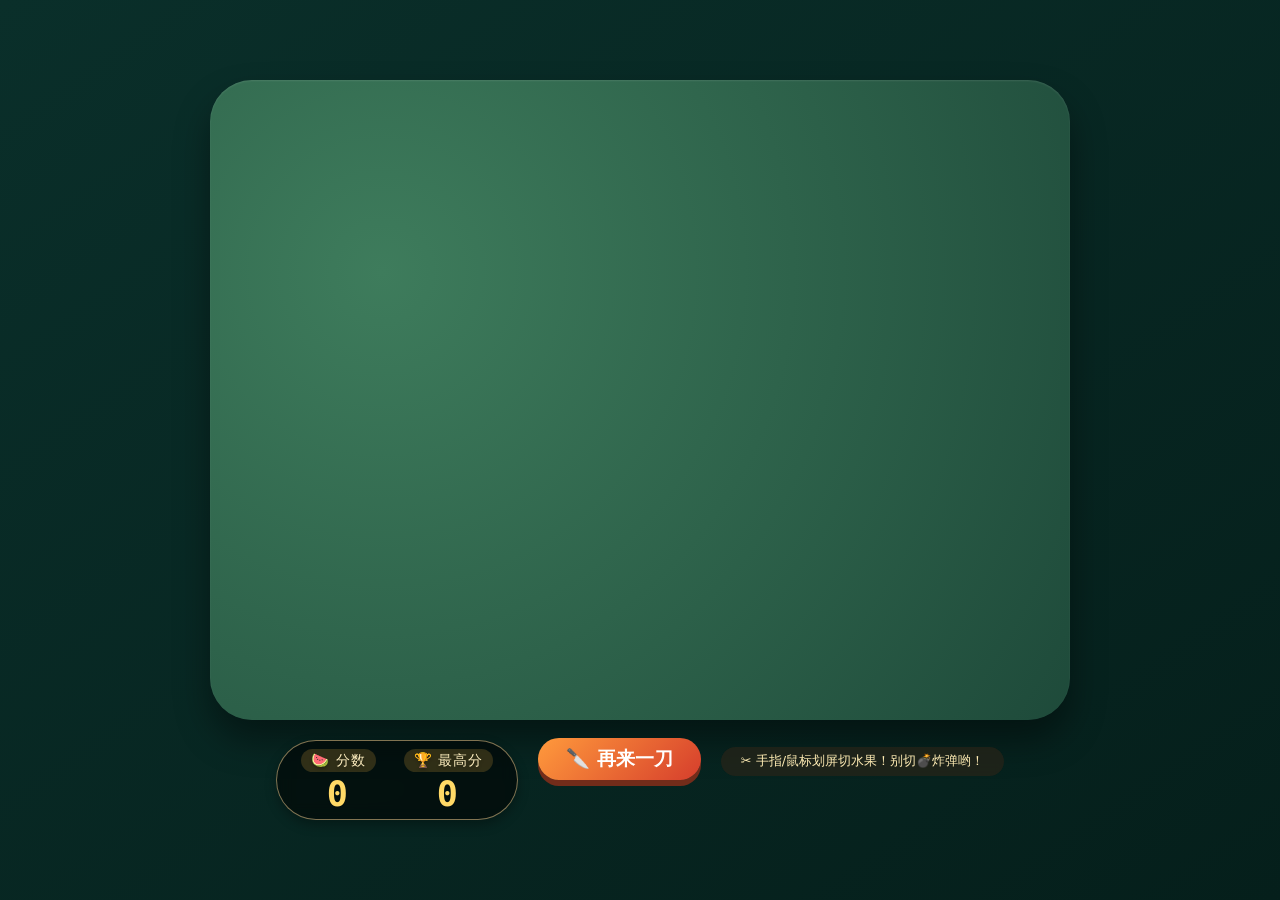
==== 水果忍者.html @ 5b6db049 "有手就行 AI 小游戏黑客松 · 5 款作品导航页" ====
<!DOCTYPE html>
<html lang="zh-CN">
<head>
    <meta charset="UTF-8">
    <meta name="viewport" content="width=device-width, initial-scale=1.0, user-scalable=no, viewport-fit=cover">
    <title>水果切切切 | 经典切割游戏</title>
    <style>
        * {
            user-select: none;
            -webkit-tap-highlight-color: transparent;
        }

        body {
            margin: 0;
            min-height: 100vh;
            background: linear-gradient(145deg, #0a2f2a 0%, #051f1b 100%);
            display: flex;
            justify-content: center;
            align-items: center;
            font-family: 'Segoe UI', 'Poppins', 'Fredoka One', 'Comic Neue', system-ui, -apple-system, sans-serif;
            touch-action: none; /* 禁止触摸滚动 */
        }

        .game-container {
            display: flex;
            flex-direction: column;
            align-items: center;
            justify-content: center;
            padding: 20px 10px;
            box-sizing: border-box;
        }

        canvas {
            display: block;
            margin: 0 auto;
            border-radius: 42px;
            box-shadow: 0 20px 35px rgba(0, 0, 0, 0.4), inset 0 1px 2px rgba(255,255,255,0.1);
            cursor: crosshair;
            background: radial-gradient(circle at 20% 30%, #3e7c5c, #1e4a3a);
            touch-action: none;
            width: 100%;
            height: auto;
        }

        /* 确保canvas内尺寸固定，外框自适应 */
        @media (min-width: 860px) {
            canvas {
                width: 860px;
                height: 640px;
            }
        }

        @media (max-width: 860px) {
            canvas {
                width: 98vw;
                height: calc(98vw * 640 / 860);
            }
        }

        .game-info {
            display: flex;
            justify-content: space-between;
            align-items: baseline;
            width: 100%;
            max-width: 860px;
            margin-top: 18px;
            gap: 20px;
            flex-wrap: wrap;
            justify-content: center;
        }

        .score-panel {
            background: rgba(0, 0, 0, 0.55);
            backdrop-filter: blur(8px);
            border-radius: 100px;
            padding: 8px 24px;
            display: flex;
            gap: 28px;
            box-shadow: 0 5px 12px rgba(0,0,0,0.3);
            border: 1px solid rgba(255,215,150,0.5);
        }

        .score-box, .best-box {
            text-align: center;
            color: #ffefc0;
            text-shadow: 0 2px 3px #00000040;
        }

        .score-label, .best-label {
            font-size: 0.9rem;
            letter-spacing: 1px;
            font-weight: 500;
            background: #f5b64230;
            padding: 2px 10px;
            border-radius: 50px;
        }

        .score-value, .best-value {
            font-size: 2.2rem;
            font-weight: 800;
            line-height: 1;
            margin-top: 4px;
            font-family: monospace;
            letter-spacing: 2px;
            color: #ffd966;
        }

        button {
            background: linear-gradient(135deg, #ff9a3c, #d63e2c);
            border: none;
            font-size: 1.2rem;
            font-weight: bold;
            padding: 8px 28px;
            border-radius: 60px;
            color: white;
            cursor: pointer;
            font-family: inherit;
            box-shadow: 0 6px 0 #732c1a;
            transition: 0.07s linear;
            touch-action: manipulation;
        }

        button:active {
            transform: translateY(3px);
            box-shadow: 0 3px 0 #732c1a;
        }

        .tip {
            background: #2a2418aa;
            backdrop-filter: blur(4px);
            border-radius: 60px;
            padding: 6px 20px;
            font-size: 0.8rem;
            color: #fdebb3;
            font-weight: 500;
        }

        @keyframes pop {
            0% { transform: scale(0.8); opacity: 0; }
            100% { transform: scale(1); opacity: 1; }
        }

        .slash-effect {
            position: fixed;
            pointer-events: none;
            z-index: 999;
        }
    </style>
</head>
<body>
<div>
    <div class="game-container">
        <canvas id="gameCanvas" width="860" height="640"></canvas>
        <div class="game-info">
            <div class="score-panel">
                <div class="score-box">
                    <div class="score-label">🍉 分数</div>
                    <div class="score-value" id="scoreDisplay">0</div>
                </div>
                <div class="best-box">
                    <div class="best-label">🏆 最高分</div>
                    <div class="best-value" id="bestDisplay">0</div>
                </div>
            </div>
            <button id="resetButton">🔪 再来一刀</button>
            <div class="tip">✂️ 手指/鼠标划屏切水果！别切💣炸弹哟！</div>
        </div>
    </div>
</div>

<script>
    (function(){
        // ----- canvas 元素 -----
        const canvas = document.getElementById('gameCanvas');
        const ctx = canvas.getContext('2d');
        
        // ----- 游戏配置 -----
        const W = 860, H = 640;
        canvas.width = W;
        canvas.height = H;
        
        // ----- 全局游戏状态 -----
        let fruits = [];          // 水果/炸弹对象统一数组 {x, y, vx, vy, radius, type, colorVariant}
        let score = 0;
        let bestScore = 0;
        
        // 切割轨迹点 (用于绘制)
        let drawPoints = [];      // 存储当前拖动中的点 {x, y}
        let isDragging = false;
        let lastPoint = null;     // 上一次鼠标坐标，用于线段检测
        
        // 飘字特效数组 { text, x, y, life, alpha }
        let floatingTexts = [];
        
        // 游戏循环 & 生成控制
        let lastTimestamp = 0;
        let lastSpawnTime = 0;
        let animationId = null;
        
        // 动态生成间隔 (秒) 初始0.8秒，随分数加快 最快0.28秒
        let baseSpawnInterval = 0.8;
        const MIN_SPAWN_INTERVAL = 0.28;
        
        // 炸弹概率 (15%)
        const BOMB_RATE = 0.15;
        
        // 水果基础半径
        const BASE_RADIUS = 28;
        const BOMB_RADIUS = 30;
        
        // 物体速度范围 (向上为主 + 轻微飘移)
        const MIN_VY = -4.2;
        const MAX_VY = -2.6;
        const VX_RANGE = 1.6;
        
        // ----- 辅助函数 -----
        function loadBestScore() {
            const stored = localStorage.getItem('fruitNinjaBest');
            if(stored && !isNaN(parseInt(stored))) {
                bestScore = parseInt(stored);
            } else {
                bestScore = 0;
            }
            document.getElementById('bestDisplay').innerText = bestScore;
        }
        
        function saveBestScore() {
            if(score > bestScore) {
                bestScore = score;
                localStorage.setItem('fruitNinjaBest', bestScore);
                document.getElementById('bestDisplay').innerText = bestScore;
            }
        }
        
        function updateScoreUI() {
            document.getElementById('scoreDisplay').innerText = score;
            if(score > bestScore) {
                document.getElementById('b
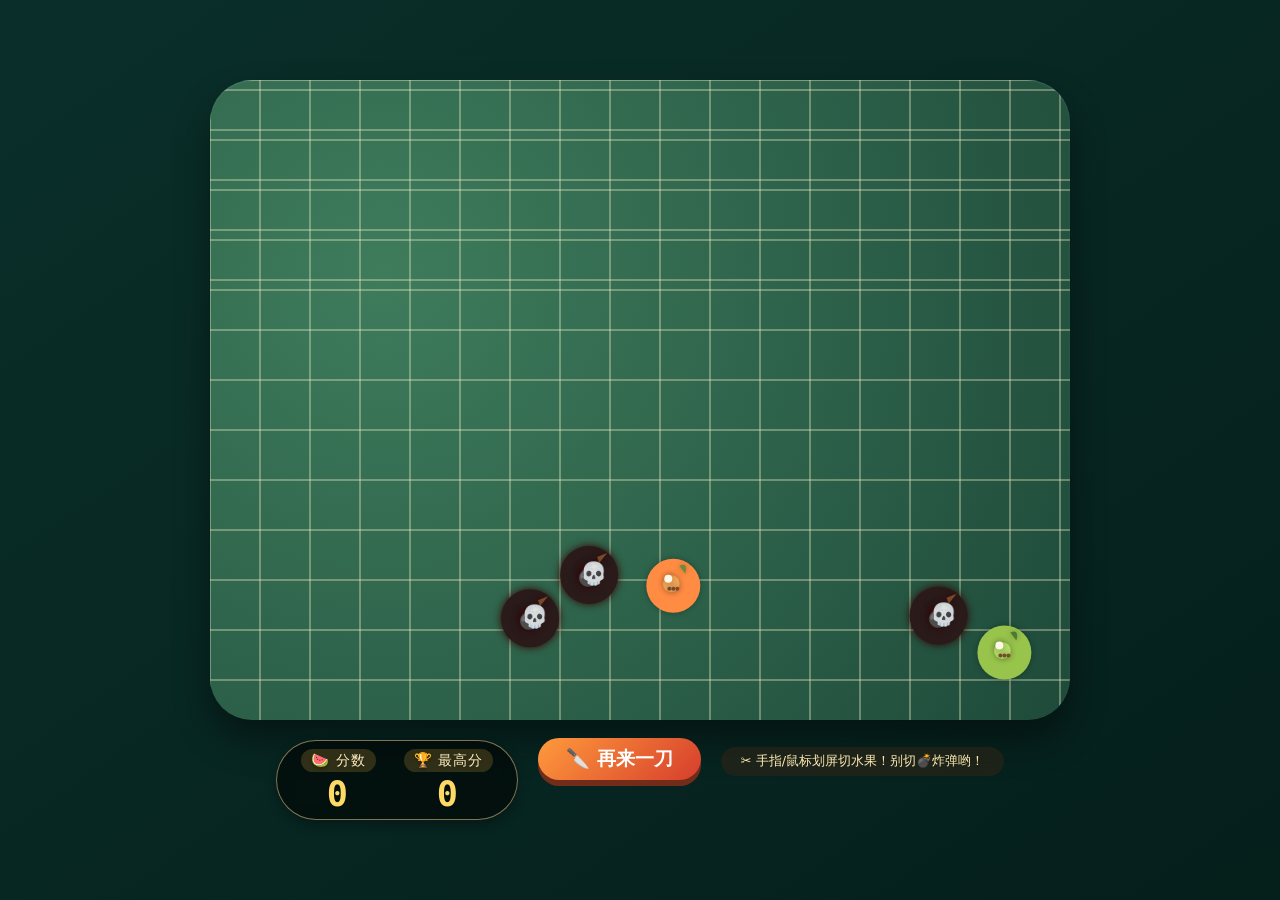
==== commit 3ad2883b: "更新水果忍者游戏" ====
--- a/水果忍者.html
+++ b/水果忍者.html
@@ -235,4 +235,511 @@
         function updateScoreUI() {
             document.getElementById('scoreDisplay').innerText = score;
             if(score > bestScore) {
-                document.getElementById('b+                document.getElementById('bestDisplay').innerText = score;
+            }
+        }
+        
+        // 添加飘字特效
+        function addFloatingText(text, x, y, isBonus = true) {
+            floatingTexts.push({
+                text: text,
+                x: x,
+                y: y,
+                life: 1.0,
+                alpha: 1,
+                isBonus: isBonus
+            });
+        }
+        
+        // ----- 生成新物体（水果 或 炸弹）-----
+        function spawnObject(nowTime) {
+            // 随机类型: 炸弹 or 水果
+            const isBomb = Math.random() < BOMB_RATE;
+            const radius = isBomb ? BOMB_RADIUS : BASE_RADIUS;
+            // 出生在底部区域 (x 边界留出半径空间，y 从底部出现)
+            const x = Math.random() * (W - 2 * radius) + radius;
+            const y = H - radius + (Math.random() * 8 - 4); // 底部稍微浮动
+            // 速度：向上为主，稍带水平飘移
+            const vy = MIN_VY + Math.random() * (MAX_VY - MIN_VY);
+            const vx = (Math.random() - 0.5) * VX_RANGE * 1.6;
+            
+            let colorVariant = null;
+            if(!isBomb) {
+                // 水果颜色变体 0:橙,1:红,2:绿,3:黄
+                colorVariant = Math.floor(Math.random() * 4);
+            }
+            
+            fruits.push({
+                x, y, vx, vy, radius,
+                type: isBomb ? 'bomb' : 'fruit',
+                colorVariant: colorVariant
+            });
+        }
+        
+        // 更新物体的位置，移除超出画布的
+        function updateObjects() {
+            for(let i = fruits.length-1; i >= 0; i--) {
+                const obj = fruits[i];
+                obj.x += obj.vx;
+                obj.y += obj.vy;
+                // 超出边界移除（顶部、底部、左右超出一定范围）
+                if(obj.y + obj.radius < -40 || obj.y - obj.radius > H + 80 ||
+                   obj.x + obj.radius < -50 || obj.x - obj.radius > W + 50) {
+                    fruits.splice(i,1);
+                    continue;
+                }
+                // 轻微空气阻力让运动更自然
+                obj.vx *= 0.998;
+                obj.vy += 0.05;   // 微弱重力，让抛物线轻微下沉，更真实
+                // 限速防止飞出宇宙
+                if(obj.vy > 4) obj.vy = 4;
+            }
+        }
+        
+        // ---------- 几何：点到线段的最短距离平方 (用于精准切割) ----------
+        function distanceSqToSegment(px, py, x1, y1, x2, y2) {
+            const ax = px - x1;
+            const ay = py - y1;
+            const bx = x2 - x1;
+            const by = y2 - y1;
+            const dot = ax * bx + ay * by;
+            const len2 = bx * bx + by * by;
+            if(len2 === 0) return (ax*ax + ay*ay);
+            let t = dot / len2;
+            t = Math.max(0, Math.min(1, t));
+            const projX = x1 + t * bx;
+            const projY = y1 + t * by;
+            const dx = px - projX;
+            const dy = py - projY;
+            return dx*dx + dy*dy;
+        }
+        
+        // 核心切割检测: 遍历所有水果/炸弹，线段碰撞则处理 (移除/增减分数)
+        function handleSliceSegment(x1, y1, x2, y2) {
+            if(!isDragging) return false;
+            let hitAnything = false;
+            // 从后往前遍历，安全删除
+            for(let i = fruits.length-1; i >= 0; i--) {
+                const obj = fruits[i];
+                const rad = obj.radius;
+                const centerX = obj.x;
+                const centerY = obj.y;
+                // 计算线段到圆心距离平方
+                const distSq = distanceSqToSegment(centerX, centerY, x1, y1, x2, y2);
+                if(distSq <= rad * rad) {
+                    hitAnything = true;
+                    // 命中处理
+                    if(obj.type === 'fruit') {
+                        // 切水果加分 +10
+                        score += 10;
+                        updateScoreUI();
+                        saveBestScore();
+                        addFloatingText('+10 🍎', obj.x, obj.y-10, true);
+                        // 水果被切小特效: 瞬时闪现白圈 (简单模拟)
+                        createSliceSpark(obj.x, obj.y);
+                    } 
+                    else if(obj.type === 'bomb') {
+                        // 切炸弹扣20分，不低于负分但可以负数 (游戏继续)
+                        score -= 20;
+                        updateScoreUI();
+                        saveBestScore();   // 最高分依然保留正向记录
+                        addFloatingText('-20 💣', obj.x, obj.y-10, false);
+                        createSliceSpark(obj.x, obj.y, true);
+                        // 炸弹爆炸小红闪屏效果（极速闪烁一次)
+                        flashRedScreen();
+                    }
+                    // 移除物体
+                    fruits.splice(i,1);
+                }
+            }
+            return hitAnything;
+        }
+        
+        // 简单火花粒子视觉（画圆闪）
+        function createSliceSpark(x, y, isBomb=false) {
+            // 由于不需要复杂粒子，临时在特效数组里加一个短暂白/红圈 (通过绘制额外效果)
+            // 在帧绘制时我们有单独画爆炸圈效果，用一个简单存储爆炸点数组更好
+            if(!window._sparkArray) window._sparkArray = [];
+            window._sparkArray.push({
+                x: x, y: y, radius: 12,
+                life: 0.35,   // 秒为单位, 动画帧里逐渐消失
+                isBomb: isBomb
+            });
+        }
+        
+        function flashRedScreen() {
+            // 迅速闪红 (通过全局变量让绘图时覆盖半透明红色)
+            window._redFlash = 0.35;
+        }
+        
+        // 更新火花特效
+        function updateSparks(deltaTime) {
+            if(!window._sparkArray) window._sparkArray = [];
+            for(let i=0; i<window._sparkArray.length; i++) {
+                window._sparkArray[i].life -= deltaTime;
+                if(window._sparkArray[i].life <= 0) {
+                    window._sparkArray.splice(i,1);
+                    i--;
+                }
+            }
+            if(window._redFlash > 0) {
+                window._redFlash -= deltaTime;
+                if(window._redFlash < 0) window._redFlash = 0;
+            }
+        }
+        
+        // 飘字特效更新
+        function updateFloatingTexts(deltaTime) {
+            for(let i=0; i<floatingTexts.length; i++) {
+                floatingTexts[i].life -= deltaTime * 1.5;
+                floatingTexts[i].y -= deltaTime * 45;
+                floatingTexts[i].alpha = Math.min(1, floatingTexts[i].life * 1.8);
+                if(floatingTexts[i].life <= 0) {
+                    floatingTexts.splice(i,1);
+                    i--;
+                }
+            }
+        }
+        
+        // ---------- 线段插值检测（防止快速滑动遗漏物体）----------
+        function robustSliceBetween(p0, p1) {
+            const distance = Math.hypot(p1.x - p0.x, p1.y - p0.y);
+            const step = 12; // 每12像素检测一次，确保命中
+            if(distance < step) {
+                handleSliceSegment(p0.x, p0.y, p1.x, p1.y);
+                return;
+            }
+            const steps = Math.ceil(distance / step);
+            for(let i = 0; i < steps; i++) {
+                const t = i / steps;
+                const t2 = (i+1) / steps;
+                const ix1 = p0.x + (p1.x - p0.x) * t;
+                const iy1 = p0.y + (p1.y - p0.y) * t;
+                const ix2 = p0.x + (p1.x - p0.x) * t2;
+                const iy2 = p0.y + (p1.y - p0.y) * t2;
+                handleSliceSegment(ix1, iy1, ix2, iy2);
+            }
+        }
+        
+        // ----- 绘图模块（水果、炸弹、切割线、特效）-----
+        function drawFruit(obj) {
+            const {x, y, radius, colorVariant, type} = obj;
+            if(type === 'bomb') {
+                // 画黑色炸弹
+                ctx.save();
+                ctx.shadowBlur = 8;
+                ctx.shadowColor = "#330000";
+                ctx.beginPath();
+                ctx.arc(x, y, radius-1, 0, Math.PI*2);
+                ctx.fillStyle = "#2a1a1a";
+                ctx.fill();
+                ctx.beginPath();
+                ctx.arc(x-3, y-4, 5, 0, Math.PI*2);
+                ctx.fillStyle = "#441111";
+                ctx.fill();
+                ctx.fillStyle = "#ff4444";
+                ctx.beginPath();
+                ctx.arc(x-3, y-5, 2, 0, Math.PI*2);
+                ctx.fill();
+                // 引线
+                ctx.beginPath();
+                ctx.moveTo(x+10, y-12);
+                ctx.lineTo(x+18, y-22);
+                ctx.lineTo(x+8, y-18);
+                ctx.fillStyle = "#7a4c2c";
+                ctx.fill();
+                ctx.fillStyle = "#d43f1f";
+                ctx.font = `bold ${radius-8}px monospace`;
+                ctx.fillText("💣", x-13, y+7);
+                ctx.restore();
+                // 炸弹骷髅标记
+                ctx.fillStyle = "#ffffffee";
+                ctx.font = `${radius-8}px "Segoe UI"`;
+                ctx.fillText("💀", x-9, y+6);
+            } 
+            else {
+                // 水果绘制: 鲜艳多汁
+                ctx.save();
+                ctx.shadowBlur = 6;
+                ctx.shadowColor = "rgba(0,0,0,0.3)";
+                let mainColor, innerColor, leafColor;
+                switch(colorVariant) {
+                    case 0: mainColor = "#FF8C42"; innerColor = "#F0A65A"; leafColor = "#6B8C3E"; break; // 橙
+                    case 1: mainColor = "#E34234"; innerColor = "#E85D4E"; leafColor = "#5E8C3A"; break; // 红苹果
+                    case 2: mainColor = "#98C44C"; innerColor = "#B2DC66"; leafColor = "#4C7A34"; break; // 青梨
+                    default: mainColor = "#F3C13A"; innerColor = "#FAD460"; leafColor = "#6C9936"; break; // 芒果
+                }
+                ctx.beginPath();
+                ctx.arc(x, y, radius-1, 0, Math.PI*2);
+                ctx.fillStyle = mainColor;
+                ctx.fill();
+                ctx.beginPath();
+                ctx.arc(x-2, y-2, radius*0.3, 0, Math.PI*2);
+                ctx.fillStyle = innerColor;
+                ctx.fill();
+                // 高光
+                ctx.beginPath();
+                ctx.arc(x-5, y-7, 4, 0, Math.PI*2);
+                ctx.fillStyle = "#FFF8E7";
+                ctx.fill();
+                // 叶子
+                ctx.beginPath();
+                ctx.moveTo(x+6, y-20);
+                ctx.quadraticCurveTo(x+15, y-24, x+12, y-12);
+                ctx.fillStyle = leafColor;
+                ctx.fill();
+                // 种子点
+                ctx.fillStyle = "#7A4C2C";
+                for(let i=0;i<3;i++) {
+                    ctx.beginPath();
+                    ctx.arc(x-4 + i*4, y+3, 2, 0, Math.PI*2);
+                    ctx.fill();
+                }
+                ctx.restore();
+            }
+        }
+        
+        // 绘制所有物体
+        function drawObjects() {
+            for(let obj of fruits) {
+                drawFruit(obj);
+            }
+        }
+        
+        // 绘制切割轨迹 (动感白色刀光)
+        function drawSliceline() {
+            if(drawPoints.length < 2) return;
+            ctx.save();
+            ctx.beginPath();
+            ctx.lineCap = 'round';
+            ctx.lineJoin = 'round';
+            ctx.lineWidth = 8;
+            ctx.strokeStyle = 'rgba(255, 255, 240, 0.85)';
+            ctx.shadowBlur = 12;
+            ctx.shadowColor = 'white';
+            for(let i=0; i<drawPoints.length-1; i++) {
+                ctx.beginPath();
+                ctx.moveTo(drawPoints[i].x, drawPoints[i].y);
+                ctx.lineTo(drawPoints[i+1].x, drawPoints[i+1].y);
+                ctx.stroke();
+            }
+            // 加亮发光
+            ctx.lineWidth = 3;
+            ctx.strokeStyle = '#fff9c4';
+            for(let i=0; i<drawPoints.length-1; i++) {
+                ctx.beginPath();
+                ctx.moveTo(drawPoints[i].x, drawPoints[i].y);
+                ctx.lineTo(drawPoints[i+1].x, drawPoints[i+1].y);
+                ctx.stroke();
+            }
+            ctx.restore();
+        }
+        
+        // 火花特效绘制
+        function drawSparks() {
+            if(!window._sparkArray) return;
+            for(let sp of window._sparkArray) {
+                const rad = sp.radius * (sp.life * 1.5);
+                ctx.beginPath();
+                ctx.arc(sp.x, sp.y, rad, 0, Math.PI*2);
+                ctx.fillStyle = sp.isBomb ? `rgba(255, 60, 30, ${sp.life*0.9})` : `rgba(255, 200, 80, ${sp.life})`;
+                ctx.fill();
+                ctx.beginPath();
+                ctx.arc(sp.x-2, sp.y-2, rad*0.5, 0, Math.PI*2);
+                ctx.fillStyle = `rgba(255, 255, 180, ${sp.life*0.8})`;
+                ctx.fill();
+            }
+        }
+        
+        function drawFloatingTexts() {
+            for(let txt of floatingTexts) {
+                ctx.font = `bold ${24 - (1-txt.life)*6}px "Segoe UI", system-ui`;
+                ctx.shadowBlur = 4;
+                ctx.shadowColor = "black";
+                ctx.fillStyle = txt.isBonus ? `rgba(255, 230, 100, ${txt.alpha})` : `rgba(255, 80, 80, ${txt.alpha})`;
+                ctx.fillText(txt.text, txt.x-18, txt.y-12);
+            }
+        }
+        
+        function drawBackgroundDetails() {
+            // 装饰网格
+            ctx.strokeStyle = "#FFF8D0aa";
+            ctx.lineWidth = 1;
+            for(let i=0; i<W; i+=50){
+                ctx.beginPath();
+                ctx.moveTo(i,0);
+                ctx.lineTo(i,H);
+                ctx.stroke();
+                ctx.beginPath();
+                ctx.moveTo(0,i%H);
+                ctx.lineTo(W,i%H);
+                ctx.stroke();
+            }
+        }
+        
+        // 红色闪光特效
+        function drawRedFlash() {
+            if(window._redFlash && window._redFlash > 0) {
+                ctx.fillStyle = `rgba(255, 20, 20, ${window._redFlash * 0.6})`;
+                ctx.fillRect(0,0,W,H);
+            }
+        }
+        
+        // 主渲染
+        function render() {
+            ctx.clearRect(0,0,W,H);
+            drawBackgroundDetails();
+            drawObjects();
+            drawSliceline();
+            drawSparks();
+            drawFloatingTexts();
+            drawRedFlash();
+        }
+        
+        // ----- 生成物体基于时间差（动态间隔）-----
+        let lastGenTime = performance.now() / 1000;
+        function updateSpawner(nowSec) {
+            // 动态间隔：分数越高生成越快
+            let dynamicInterval = Math.max(MIN_SPAWN_INTERVAL, baseSpawnInterval - Math.floor(score / 280) * 0.04);
+            dynamicInterval = Math.min(0.75, dynamicInterval);
+            if(nowSec - lastGenTime >= dynamicInterval) {
+                lastGenTime = nowSec;
+                // 一次可能生成 1~2 个水果，增加热闹感
+                const count = Math.random() > 0.65 ? 2 : 1;
+                for(let i=0;i<count;i++) {
+                    spawnObject();
+                }
+            }
+        }
+        
+        // 主循环时间管理
+        let lastFrameTime = 0;
+        function gameLoop(nowMs) {
+            const nowSec = nowMs / 1000;
+            let deltaTime = Math.min(0.033, (nowMs - lastFrameTime) / 1000);
+            if(deltaTime <= 0) deltaTime = 0.016;
+            lastFrameTime = nowMs;
+            
+            // 更新物体位置
+            updateObjects();
+            // 更新特效
+            updateSparks(deltaTime);
+            updateFloatingTexts(deltaTime);
+            // 动态生成水果/炸弹
+            updateSpawner(nowSec);
+            
+            // 渲染所有内容
+            render();
+            
+            animationId = requestAnimationFrame(gameLoop);
+        }
+        
+        // ----- 事件监听 (鼠标 + 触摸) 切割核心逻辑 -----
+        function getCanvasCoords(e) {
+            const rect = canvas.getBoundingClientRect();
+            const scaleX = canvas.width / rect.width;   // canvas物理像素比
+            const scaleY = canvas.height / rect.height;
+            let clientX, clientY;
+            if(e.touches) {
+                if(e.touches.length === 0) return null;
+                clientX = e.touches[0].clientX;
+                clientY = e.touches[0].clientY;
+            } else {
+                clientX = e.clientX;
+                clientY = e.clientY;
+            }
+            let canvasX = (clientX - rect.left) * scaleX;
+            let canvasY = (clientY - rect.top) * scaleY;
+            canvasX = Math.min(Math.max(0, canvasX), W);
+            canvasY = Math.min(Math.max(0, canvasY), H);
+            return { x: canvasX, y: canvasY };
+        }
+        
+        function startDrag(e) {
+            e.preventDefault();
+            const pos = getCanvasCoords(e);
+            if(!pos) return;
+            isDragging = true;
+            drawPoints = [{ x: pos.x, y: pos.y }];
+            lastPoint = { x: pos.x, y: pos.y };
+        }
+        
+        function onDrag(e) {
+            if(!isDragging) return;
+            e.preventDefault();
+            const pos = getCanvasCoords(e);
+            if(!pos) return;
+            const currentPoint = { x: pos.x, y: pos.y };
+            if(lastPoint) {
+                // 稳健插值切割检测
+                robustSliceBetween(lastPoint, currentPoint);
+            }
+            drawPoints.push(currentPoint);
+            // 限制点数保持性能
+            if(drawPoints.length > 35) drawPoints.shift();
+            lastPoint = currentPoint;
+        }
+        
+        function endDrag(e) {
+            if(!isDragging) return;
+            e.preventDefault();
+            isDragging = false;
+            drawPoints = [];
+            lastPoint = null;
+        }
+        
+        function attachEvents() {
+            canvas.addEventListener('mousedown', startDrag);
+            window.addEventListener('mousemove', (e) => {
+                if(isDragging) onDrag(e);
+            });
+            window.addEventListener('mouseup', endDrag);
+            
+            canvas.addEventListener('touchstart', startDrag, {passive: false});
+            canvas.addEventListener('touchmove', onDrag, {passive: false});
+            canvas.addEventListener('touchend', endDrag);
+            canvas.addEventListener('touchcancel', endDrag);
+            // 防止从canvas外松开鼠标依然结束
+            canvas.addEventListener('dragstart', (e) => e.preventDefault());
+        }
+        
+        // 重置游戏
+        function resetGame() {
+            score = 0;
+            fruits = [];
+            floatingTexts = [];
+            drawPoints = [];
+            isDragging = false;
+            lastPoint = null;
+            if(window._sparkArray) window._sparkArray = [];
+            window._redFlash = 0;
+            updateScoreUI();
+            saveBestScore();
+            // 重置生成计时基准，避免立即大量生成
+            lastGenTime = performance.now() / 1000;
+            // 开局先赠送几个水果
+            for(let i=0;i<4;i++) {
+                setTimeout(() => { spawnObject(); }, i*120);
+            }
+        }
+        
+        // 初始化游戏
+        function init() {
+            loadBestScore();
+            resetGame();
+            attachEvents();
+            // 启动动画循环
+            lastFrameTime = performance.now();
+            animationId = requestAnimationFrame(gameLoop);
+        }
+        
+        // 绑定重置按钮
+        document.getElementById('resetButton').addEventListener('click', () => {
+            resetGame();
+        });
+        
+        init();
+    })();
+</script>
+</body>
+</html>
